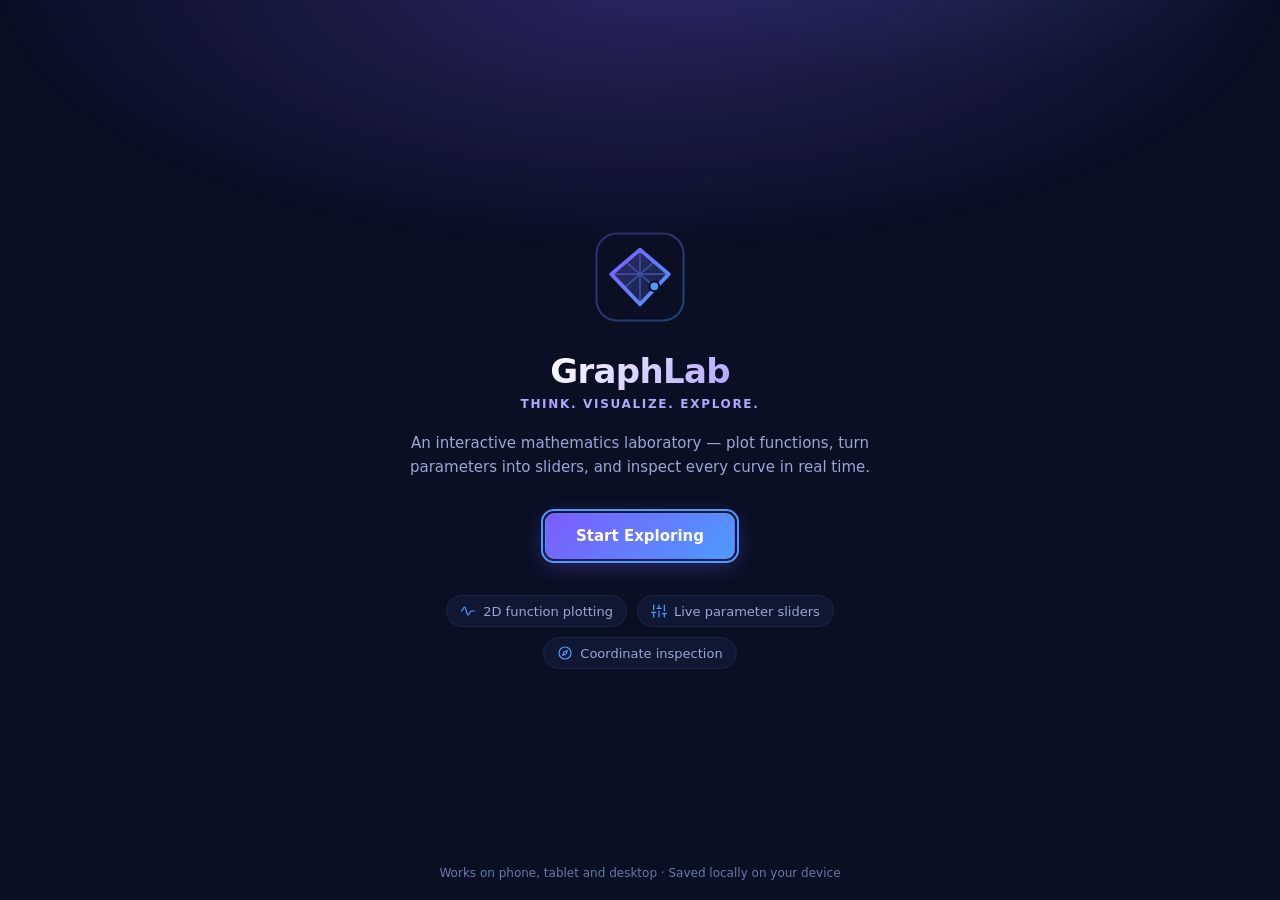
==== GraphLab.html @ f4476862 "Publish standalone single-file GraphLab.html" ====
<!doctype html>
<html lang="en">
  <head>
    <meta charset="UTF-8" />
    <meta name="viewport" content="width=device-width, initial-scale=1.0, maximum-scale=1.0, user-scalable=no, viewport-fit=cover" />
    <meta name="theme-color" content="#0a0f24" />
    <meta name="mobile-web-app-capable" content="yes" />
    <meta name="apple-mobile-web-app-capable" content="yes" />
    <meta name="apple-mobile-web-app-status-bar-style" content="black-translucent" />
    <meta name="apple-mobile-web-app-title" content="GraphLab" />
    <meta
      name="description"
      content="GraphLab - an interactive mathematics laboratory for exploring equations, functions and calculus."
    />
    <title>GraphLab - Think. Visualize. Explore.</title>
    <link
      rel="icon"
      type="image/svg+xml"
      href="data:image/svg+xml,%3Csvg xmlns='http://www.w3.org/2000/svg' viewBox='0 0 64 64'%3E%3Crect width='64' height='64' rx='14' fill='%230a0f24'/%3E%3Cpath d='M12 46 L30 20 L44 38 L52 24' fill='none' stroke='%237c5cff' stroke-width='5' stroke-linecap='round' stroke-linejoin='round'/%3E%3Ccircle cx='30' cy='20' r='4.5' fill='%234d9bff'/%3E%3C/svg%3E"
    />
    
    <style>
@font-face{font-display:block;font-family:KaTeX_AMS;font-style:normal;font-weight:400;src:url([data-uri]) format("woff2"),url([data-uri]) format("woff"),url([data-uri]) format("truetype")}@font-face{font-display:block;font-family:KaTeX_Caligraphic;font-style:normal;font-weight:700;src:url([data-uri]) format("woff2"),url([data-uri]) format("woff"),url([data-uri]) format("truetype")}@font-face{font-display:block;font-family:KaTeX_Caligraphic;font-style:normal;font-weight:400;src:url([data-uri]) format("woff2"),url([data-uri]) format("woff"),url([data-uri]) format("truetype")}@font-face{font-display:block;font-family:KaTeX_Fraktur;font-style:normal;font-weight:700;src:url([data-uri]) format("woff2"),url([data-uri]) format("woff"),url([data-uri]) format("truetype")}@font-face{font-display:block;font-family:KaTeX_Fraktur;font-style:normal;font-weight:400;src:url([data-uri]) format("woff2"),url([data-uri]) format("woff"),url([data-uri]) format("truetype")}@font-face{font-display:block;font-family:KaTeX_Main;font-style:normal;font-weight:700;src:url([data-uri]) format("woff2"),url([data-uri]) format("woff"),url([data-uri]) format("truetype")}@font-face{font-display:block;font-family:KaTeX_Main;font-style:italic;font-weight:700;src:url([data-uri]) format("woff2"),url([data-uri]) format("woff"),url([data-uri]) format("truetype")}@font-face{font-display:block;font-family:KaTeX_Main;font-style:italic;font-weight:400;src:url([data-uri]) format("woff2"),url([data-uri]) format("woff"),url([data-uri]) format("truetype")}@font-face{font-display:block;font-family:KaTeX_Main;font-style:normal;font-weight:400;src:url([data-uri]) format("woff2"),url([data-uri]) format("woff"),url([data-uri]) format("truetype")}@font-face{font-display:block;font-family:KaTeX_Math;font-style:italic;font-weight:700;src:url([data-uri]) format("woff2"),url([data-uri]) format("woff"),url([data-uri]) format("truetype")}@font-face{font-display:block;font-family:KaTeX_Math;font-style:italic;font-weight:400;src:url([data-uri]) format("woff2"),url([data-uri]) format("woff"),url([data-uri]) format("truetype")}@font-face{font-display:block;font-family:KaTeX_SansSerif;font-style:normal;font-weight:700;src:url([data-uri]) format("woff2"),url([data-uri]) format("woff"),url([data-uri]) format("truetype")}@font-face{font-display:block;font-family:KaTeX_SansSerif;font-style:italic;font-weight:400;src:url([data-uri]) format("woff2"),url([data-uri]) format("woff"),url([data-uri]) format("truetype")}@font-face{font-display:block;font-family:KaTeX_SansSerif;font-style:normal;font-weight:400;src:url([data-uri]) format("woff2"),url([data-uri]) format("woff"),url([data-uri]) format("truetype")}@font-face{font-display:block;font-family:KaTeX_Script;font-style:normal;font-weight:400;src:url([data-uri]) format("woff2"),url([data-uri]) format("woff"),url([data-uri]) format("truetype")}@font-face{font-display:block;font-family:KaTeX_Size1;font-style:normal;font-weight:400;src:url([data-uri]) format("woff2"),url([data-uri]) format("woff"),url([data-uri]) format("truetype")}@font-face{font-display:block;font-family:KaTeX_Size2;font-style:normal;font-weight:400;src:url([data-uri]) format("woff2"),url([data-uri]) format("woff"),url([data-uri]) format("truetype")}@font-face{font-display:block;font-family:KaTeX_Size3;font-style:normal;font-weight:400;src:url([data-uri]) format("woff2"),url([data-uri]) format("woff"),url([data-uri]) format("truetype")}@font-face{font-display:block;font-family:KaTeX_Size4;font-style:normal;font-weight:400;src:url([data-uri]) format("woff2"),url([data-uri]) format("woff"),url([data-uri]) format("truetype")}@font-face{font-display:block;font-family:KaTeX_Typewriter;font-style:normal;font-weight:400;src:url([data-uri]) format("woff2"),url([data-uri]) format("woff"),url([data-uri]) format("truetype")}.katex{font: 1.21em KaTeX_Main,Times New Roman,serif;line-height:1.2;position:relative;text-indent:0;text-rendering:auto}.katex *{-ms-high-contrast-adjust:none!important;border-color:currentColor}.katex .katex-version:after{content:"0.16.47"}.katex .katex-mathml{border:0;-webkit-clip-path:inset(50%);clip-path:inset(50%);height:1px;overflow:hidden;padding:0;position:absolute;width:1px}.katex .katex-html>.newline{display:block}.katex .base{position:relative;white-space:nowrap;width:-webkit-min-content;width:-moz-min-content;width:min-content}.katex .base,.katex .strut{display:inline-block}.katex .textbf{font-weight:700}.katex .textit{font-style:italic}.katex .textrm{font-family:KaTeX_Main}.katex .textsf{font-family:KaTeX_SansSerif}.katex .texttt{font-family:KaTeX_Typewriter}.katex .mathnormal{font-family:KaTeX_Math;font-style:italic}.katex .mathit{font-family:KaTeX_Main;font-style:italic}.katex .mathrm{font-style:normal}.katex .mathbf{font-family:KaTeX_Main;font-weight:700}.katex .boldsymbol{font-family:KaTeX_Math;font-style:italic;font-weight:700}.katex .amsrm,.katex .mathbb,.katex .textbb{font-family:KaTeX_AMS}.katex .mathcal{font-family:KaTeX_Caligraphic}.katex .mathfrak,.katex .textfrak{font-family:KaTeX_Fraktur}.katex .mathboldfrak,.katex .textboldfrak{font-family:KaTeX_Fraktur;font-weight:700}.katex .mathtt{font-family:KaTeX_Typewriter}.katex .mathscr,.katex .textscr{font-family:KaTeX_Script}.katex .mathsf,.katex .textsf{font-family:KaTeX_SansSerif}.katex .mathboldsf,.katex .textboldsf{font-family:KaTeX_SansSerif;font-weight:700}.katex .mathitsf,.katex .mathsfit,.katex .textitsf{font-family:KaTeX_SansSerif;font-style:italic}.katex .mainrm{font-family:KaTeX_Main;font-style:normal}.katex .vlist-t{border-collapse:collapse;display:inline-table;table-layout:fixed}.katex .vlist-r{display:table-row}.katex .vlist{display:table-cell;position:relative;vertical-align:bottom}.katex .vlist>span{display:block;height:0;position:relative}.katex .vlist>span>span{display:inline-block}.katex .vlist>span>.pstrut{overflow:hidden;width:0}.katex .vlist-t2{margin-right:-2px}.katex .vlist-s{display:table-cell;font-size:1px;min-width:2px;vertical-align:bottom;width:2px}.katex .vbox{align-items:baseline;display:inline-flex;flex-direction:column}.katex .hbox{width:100%}.katex .hbox,.katex .thinbox{display:inline-flex;flex-direction:row}.katex .thinbox{max-width:0;width:0}.katex .msupsub{text-align:left}.katex .mfrac>span>span{text-align:center}.katex .mfrac .frac-line{border-bottom-style:solid;display:inline-block;width:100%}.katex .hdashline,.katex .hline,.katex .mfrac .frac-line,.katex .overline .overline-line,.katex .rule,.katex .underline .underline-line{min-height:1px}.katex .mspace{display:inline-block}.katex .smash{display:inline;line-height:0}.katex .clap,.katex .llap,.katex .rlap{position:relative;width:0}.katex .clap>.inner,.katex .llap>.inner,.katex .rlap>.inner{position:absolute}.katex .clap>.fix,.katex .llap>.fix,.katex .rlap>.fix{display:inline-block}.katex .llap>.inner{right:0}.katex .clap>.inner,.katex .rlap>.inner{left:0}.katex .clap>.inner>span{margin-left:-50%;margin-right:50%}.katex .rule{border:0 solid;display:inline-block;position:relative}.katex .hline,.katex .overline .overline-line,.katex .underline .underline-line{border-bottom-style:solid;display:inline-block;width:100%}.katex .hdashline{border-bottom-style:dashed;display:inline-block;width:100%}.katex .sqrt>.root{margin-left:.2777777778em;margin-right:-.5555555556em}.katex .fontsize-ensurer.reset-size1.size1,.katex .sizing.reset-size1.size1{font-size:1em}.katex .fontsize-ensurer.reset-size1.size2,.katex .sizing.reset-size1.size2{font-size:1.2em}.katex .fontsize-ensurer.reset-size1.size3,.katex .sizing.reset-size1.size3{font-size:1.4em}.katex .fontsize-ensurer.reset-size1.size4,.katex .sizing.reset-size1.size4{font-size:1.6em}.katex .fontsize-ensurer.reset-size1.size5,.katex .sizing.reset-size1.size5{font-size:1.8em}.katex .fontsize-ensurer.reset-size1.size6,.katex .sizing.reset-size1.size6{font-size:2em}.katex .fontsize-ensurer.reset-size1.size7,.katex .sizing.reset-size1.size7{font-size:2.4em}.katex .fontsize-ensurer.reset-size1.size8,.katex .sizing.reset-size1.size8{font-size:2.88em}.katex .fontsize-ensurer.reset-size1.size9,.katex .sizing.reset-size1.size9{font-size:3.456em}.katex .fontsize-ensurer.reset-size1.size10,.katex .sizing.reset-size1.size10{font-size:4.148em}.katex .fontsize-ensurer.reset-size1.size11,.katex .sizing.reset-size1.size11{font-size:4.976em}.katex .fontsize-ensurer.reset-size2.size1,.katex .sizing.reset-size2.size1{font-size:.8333333333em}.katex .fontsize-ensurer.reset-size2.size2,.katex .sizing.reset-size2.size2{font-size:1em}.katex .fontsize-ensurer.reset-size2.size3,.katex .sizing.reset-size2.size3{font-size:1.1666666667em}.katex .fontsize-ensurer.reset-size2.size4,.katex .sizing.reset-size2.size4{font-size:1.3333333333em}.katex .fontsize-ensurer.reset-size2.size5,.katex .sizing.reset-size2.size5{font-size:1.5em}.katex .fontsize-ensurer.reset-size2.size6,.katex .sizing.reset-size2.size6{font-size:1.6666666667em}.katex .fontsize-ensurer.reset-size2.size7,.katex .sizing.reset-size2.size7{font-size:2em}.katex .fontsize-ensurer.reset-size2.size8,.katex .sizing.reset-size2.size8{font-size:2.4em}.katex .fontsize-ensurer.reset-size2.size9,.katex .sizing.reset-size2.size9{font-size:2.88em}.katex .fontsize-ensurer.reset-size2.size10,.katex .sizing.reset-size2.size10{font-size:3.4566666667em}.katex .fontsize-ensurer.reset-size2.size11,.katex .sizing.reset-size2.size11{font-size:4.1466666667em}.katex .fontsize-ensurer.reset-size3.size1,.katex .sizing.reset-size3.size1{font-size:.7142857143em}.katex .fontsize-ensurer.reset-size3.size2,.katex .sizing.reset-size3.size2{font-size:.8571428571em}.katex .fontsize-ensurer.reset-size3.size3,.katex .sizing.reset-size3.size3{font-size:1em}.katex .fontsize-ensurer.reset-size3.size4,.katex .sizing.reset-size3.size4{font-size:1.1428571429em}.katex .fontsize-ensurer.reset-size3.size5,.katex .sizing.reset-size3.size5{font-size:1.2857142857em}.katex .fontsize-ensurer.reset-size3.size6,.katex .sizing.reset-size3.size6{font-size:1.4285714286em}.katex .fontsize-ensurer.reset-size3.size7,.katex .sizing.reset-size3.size7{font-size:1.7142857143em}.katex .fontsize-ensurer.reset-size3.size8,.katex .sizing.reset-size3.size8{font-size:2.0571428571em}.katex .fontsize-ensurer.reset-size3.size9,.katex .sizing.reset-size3.size9{font-size:2.4685714286em}.katex .fontsize-ensurer.reset-size3.size10,.katex .sizing.reset-size3.size10{font-size:2.9628571429em}.katex .fontsize-ensurer.reset-size3.size11,.katex .sizing.reset-size3.size11{font-size:3.5542857143em}.katex .fontsize-ensurer.reset-size4.size1,.katex .sizing.reset-size4.size1{font-size:.625em}.katex .fontsize-ensurer.reset-size4.size2,.katex .sizing.reset-size4.size2{font-size:.75em}.katex .fontsize-ensurer.reset-size4.size3,.katex .sizing.reset-size4.size3{font-size:.875em}.katex .fontsize-ensurer.reset-size4.size4,.katex .sizing.reset-size4.size4{font-size:1em}.katex .fontsize-ensurer.reset-size4.size5,.katex .sizing.reset-size4.size5{font-size:1.125em}.katex .fontsize-ensurer.reset-size4.size6,.katex .sizing.reset-size4.size6{font-size:1.25em}.katex .fontsize-ensurer.reset-size4.size7,.katex .sizing.reset-size4.size7{font-size:1.5em}.katex .fontsize-ensurer.reset-size4.size8,.katex .sizing.reset-size4.size8{font-size:1.8em}.katex .fontsize-ensurer.reset-size4.size9,.katex .sizing.reset-size4.size9{font-size:2.16em}.katex .fontsize-ensurer.reset-size4.size10,.katex .sizing.reset-size4.size10{font-size:2.5925em}.katex .fontsize-ensurer.reset-size4.size11,.katex .sizing.reset-size4.size11{font-size:3.11em}.katex .fontsize-ensurer.reset-size5.size1,.katex .sizing.reset-size5.size1{font-size:.5555555556em}.katex .fontsize-ensurer.reset-size5.size2,.katex .sizing.reset-size5.size2{font-size:.6666666667em}.katex .fontsize-ensurer.reset-size5.size3,.katex .sizing.reset-size5.size3{font-size:.7777777778em}.katex .fontsize-ensurer.reset-size5.size4,.katex .sizing.reset-size5.size4{font-size:.8888888889em}.katex .fontsize-ensurer.reset-size5.size5,.katex .sizing.reset-size5.size5{font-size:1em}.katex .fontsize-ensurer.reset-size5.size6,.katex .sizing.reset-size5.size6{font-size:1.1111111111em}.katex .fontsize-ensurer.reset-size5.size7,.katex .sizing.reset-size5.size7{font-size:1.3333333333em}.katex .fontsize-ensurer.reset-size5.size8,.katex .sizing.reset-size5.size8{font-size:1.6em}.katex .fontsize-ensurer.reset-size5.size9,.katex .sizing.reset-size5.size9{font-size:1.92em}.katex .fontsize-ensurer.reset-size5.size10,.katex .sizing.reset-size5.size10{font-size:2.3044444444em}.katex .fontsize-ensurer.reset-size5.size11,.katex .sizing.reset-size5.size11{font-size:2.7644444444em}.katex .fontsize-ensurer.reset-size6.size1,.katex .sizing.reset-size6.size1{font-size:.5em}.katex .fontsize-ensurer.reset-size6.size2,.katex .sizing.reset-size6.size2{font-size:.6em}.katex .fontsize-ensurer.reset-size6.size3,.katex .sizing.reset-size6.size3{font-size:.7em}.katex .fontsize-ensurer.reset-size6.size4,.katex .sizing.reset-size6.size4{font-size:.8em}.katex .fontsize-ensurer.reset-size6.size5,.katex .sizing.reset-size6.size5{font-size:.9em}.katex .fontsize-ensurer.reset-size6.size6,.katex .sizing.reset-size6.size6{font-size:1em}.katex .fontsize-ensurer.reset-size6.size7,.katex .sizing.reset-size6.size7{font-size:1.2em}.katex .fontsize-ensurer.reset-size6.size8,.katex .sizing.reset-size6.size8{font-size:1.44em}.katex .fontsize-ensurer.reset-size6.size9,.katex .sizing.reset-size6.size9{font-size:1.728em}.katex .fontsize-ensurer.reset-size6.size10,.katex .sizing.reset-size6.size10{font-size:2.074em}.katex .fontsize-ensurer.reset-size6.size11,.katex .sizing.reset-size6.size11{font-size:2.488em}.katex .fontsize-ensurer.reset-size7.size1,.katex .sizing.reset-size7.size1{font-size:.4166666667em}.katex .fontsize-ensurer.reset-size7.size2,.katex .sizing.reset-size7.size2{font-size:.5em}.katex .fontsize-ensurer.reset-size7.size3,.katex .sizing.reset-size7.size3{font-size:.5833333333em}.katex .fontsize-ensurer.reset-size7.size4,.katex .sizing.reset-size7.size4{font-size:.6666666667em}.katex .fontsize-ensurer.reset-size7.size5,.katex .sizing.reset-size7.size5{font-size:.75em}.katex .fontsize-ensurer.reset-size7.size6,.katex .sizing.reset-size7.size6{font-size:.8333333333em}.katex .fontsize-ensurer.reset-size7.size7,.katex .sizing.reset-size7.size7{font-size:1em}.katex .fontsize-ensurer.reset-size7.size8,.katex .sizing.reset-size7.size8{font-size:1.2em}.katex .fontsize-ensurer.reset-size7.size9,.katex .sizing.reset-size7.size9{font-size:1.44em}.katex .fontsize-ensurer.reset-size7.size10,.katex .sizing.reset-size7.size10{font-size:1.7283333333em}.katex .fontsize-ensurer.reset-size7.size11,.katex .sizing.reset-size7.size11{font-size:2.0733333333em}.katex .fontsize-ensurer.reset-size8.size1,.katex .sizing.reset-size8.size1{font-size:.3472222222em}.katex .fontsize-ensurer.reset-size8.size2,.katex .sizing.reset-size8.size2{font-size:.4166666667em}.katex .fontsize-ensurer.reset-size8.size3,.katex .sizing.reset-size8.size3{font-size:.4861111111em}.katex .fontsize-ensurer.reset-size8.size4,.katex .sizing.reset-size8.size4{font-size:.5555555556em}.katex .fontsize-ensurer.reset-size8.size5,.katex .sizing.reset-size8.size5{font-size:.625em}.katex .fontsize-ensurer.reset-size8.size6,.katex .sizing.reset-size8.size6{font-size:.6944444444em}.katex .fontsize-ensurer.reset-size8.size7,.katex .sizing.reset-size8.size7{font-size:.8333333333em}.katex .fontsize-ensurer.reset-size8.size8,.katex .sizing.reset-size8.size8{font-size:1em}.katex .fontsize-ensurer.reset-size8.size9,.katex .sizing.reset-size8.size9{font-size:1.2em}.katex .fontsize-ensurer.reset-size8.size10,.katex .sizing.reset-size8.size10{font-size:1.4402777778em}.katex .fontsize-ensurer.reset-size8.size11,.katex .sizing.reset-size8.size11{font-size:1.7277777778em}.katex .fontsize-ensurer.reset-size9.size1,.katex .sizing.reset-size9.size1{font-size:.2893518519em}.katex .fontsize-ensurer.reset-size9.size2,.katex .sizing.reset-size9.size2{font-size:.3472222222em}.katex .fontsize-ensurer.reset-size9.size3,.katex .sizing.reset-size9.size3{font-size:.4050925926em}.katex .fontsize-ensurer.reset-size9.size4,.katex .sizing.reset-size9.size4{font-size:.462962963em}.katex .fontsize-ensurer.reset-size9.size5,.katex .sizing.reset-size9.size5{font-size:.5208333333em}.katex .fontsize-ensurer.reset-size9.size6,.katex .sizing.reset-size9.size6{font-size:.5787037037em}.katex .fontsize-ensurer.reset-size9.size7,.katex .sizing.reset-size9.size7{font-size:.6944444444em}.katex .fontsize-ensurer.reset-size9.size8,.katex .sizing.reset-size9.size8{font-size:.8333333333em}.katex .fontsize-ensurer.reset-size9.size9,.katex .sizing.reset-size9.size9{font-size:1em}.katex .fontsize-ensurer.reset-size9.size10,.katex .sizing.reset-size9.size10{font-size:1.2002314815em}.katex .fontsize-ensurer.reset-size9.size11,.katex .sizing.reset-size9.size11{font-size:1.4398148148em}.katex .fontsize-ensurer.reset-size10.size1,.katex .sizing.reset-size10.size1{font-size:.2410800386em}.katex .fontsize-ensurer.reset-size10.size2,.katex .sizing.reset-size10.size2{font-size:.2892960463em}.katex .fontsize-ensurer.reset-size10.size3,.katex .sizing.reset-size10.size3{font-size:.337512054em}.katex .fontsize-ensurer.reset-size10.size4,.katex .sizing.reset-size10.size4{font-size:.3857280617em}.katex .fontsize-ensurer.reset-size10.size5,.katex .sizing.reset-size10.size5{font-size:.4339440694em}.katex .fontsize-ensurer.reset-size10.size6,.katex .sizing.reset-size10.size6{font-size:.4821600771em}.katex .fontsize-ensurer.reset-size10.size7,.katex .sizing.reset-size10.size7{font-size:.5785920926em}.katex .fontsize-ensurer.reset-size10.size8,.katex .sizing.reset-size10.size8{font-size:.6943105111em}.katex .fontsize-ensurer.reset-size10.size9,.katex .sizing.reset-size10.size9{font-size:.8331726133em}.katex .fontsize-ensurer.reset-size10.size10,.katex .sizing.reset-size10.size10{font-size:1em}.katex .fontsize-ensurer.reset-size10.size11,.katex .sizing.reset-size10.size11{font-size:1.1996142719em}.katex .fontsize-ensurer.reset-size11.size1,.katex .sizing.reset-size11.size1{font-size:.2009646302em}.katex .fontsize-ensurer.reset-size11.size2,.katex .sizing.reset-size11.size2{font-size:.2411575563em}.katex .fontsize-ensurer.reset-size11.size3,.katex .sizing.reset-size11.size3{font-size:.2813504823em}.katex .fontsize-ensurer.reset-size11.size4,.katex .sizing.reset-size11.size4{font-size:.3215434084em}.katex .fontsize-ensurer.reset-size11.size5,.katex .sizing.reset-size11.size5{font-size:.3617363344em}.katex .fontsize-ensurer.reset-size11.size6,.katex .sizing.reset-size11.size6{font-size:.4019292605em}.katex .fontsize-ensurer.reset-size11.size7,.katex .sizing.reset-size11.size7{font-size:.4823151125em}.katex .fontsize-ensurer.reset-size11.size8,.katex .sizing.reset-size11.size8{font-size:.578778135em}.katex .fontsize-ensurer.reset-size11.size9,.katex .sizing.reset-size11.size9{font-size:.6945337621em}.katex .fontsize-ensurer.reset-size11.size10,.katex .sizing.reset-size11.size10{font-size:.8336012862em}.katex .fontsize-ensurer.reset-size11.size11,.katex .sizing.reset-size11.size11{font-size:1em}.katex .delimsizing.size1{font-family:KaTeX_Size1}.katex .delimsizing.size2{font-family:KaTeX_Size2}.katex .delimsizing.size3{font-family:KaTeX_Size3}.katex .delimsizing.size4{font-family:KaTeX_Size4}.katex .delimsizing.mult .delim-size1>span{font-family:KaTeX_Size1}.katex .delimsizing.mult .delim-size4>span{font-family:KaTeX_Size4}.katex .nulldelimiter{display:inline-block;width:.12em}.katex .delimcenter,.katex .op-symbol{position:relative}.katex .op-symbol.small-op{font-family:KaTeX_Size1}.katex .op-symbol.large-op{font-family:KaTeX_Size2}.katex .accent>.vlist-t,.katex .op-limits>.vlist-t{text-align:center}.katex .accent .accent-body{position:relative}.katex .accent .accent-body:not(.accent-full){width:0}.katex .overlay{display:block}.katex .mtable .vertical-separator{display:inline-block;min-width:1px}.katex .mtable .arraycolsep{display:inline-block}.katex .mtable .col-align-c>.vlist-t{text-align:center}.katex .mtable .col-align-l>.vlist-t{text-align:left}.katex .mtable .col-align-r>.vlist-t{text-align:right}.katex .svg-align{text-align:left}.katex svg{fill:currentColor;stroke:currentColor;display:block;height:inherit;position:absolute;width:100%}.katex svg path{stroke:none}.katex svg{fill-rule:nonzero;fill-opacity:1;stroke-width:1;stroke-linecap:butt;stroke-linejoin:miter;stroke-miterlimit:4;stroke-dasharray:none;stroke-dashoffset:0;stroke-opacity:1}.katex img{border-style:none;max-height:none;max-width:none;min-height:0;min-width:0}.katex .stretchy{display:block;overflow:hidden;position:relative;width:100%}.katex .stretchy:after,.katex .stretchy:before{content:""}.katex .hide-tail{overflow:hidden;position:relative;width:100%}.katex .halfarrow-left{left:0;overflow:hidden;position:absolute;width:50.2%}.katex .halfarrow-right{overflow:hidden;position:absolute;right:0;width:50.2%}.katex .brace-left{left:0;overflow:hidden;position:absolute;width:25.1%}.katex .brace-center{left:25%;overflow:hidden;position:absolute;width:50%}.katex .brace-right{overflow:hidden;position:absolute;right:0;width:25.1%}.katex .x-arrow-pad{padding:0 .5em}.katex .cd-arrow-pad{padding:0 .55556em 0 .27778em}.katex .mover,.katex .munder,.katex .x-arrow{text-align:center}.katex .boxpad{padding:0 .3em}.katex .fbox,.katex .fcolorbox{border:.04em solid;box-sizing:border-box}.katex .cancel-pad{padding:0 .2em}.katex .cancel-lap{margin-left:-.2em;margin-right:-.2em}.katex .sout{border-bottom-style:solid;border-bottom-width:.08em}.katex .angl{border-right:.049em solid;border-top:.049em solid;box-sizing:border-box;margin-right:.03889em}.katex .anglpad{padding:0 .03889em}.katex .eqn-num:before{content:"(" counter(katexEqnNo) ")";counter-increment:katexEqnNo}.katex .mml-eqn-num:before{content:"(" counter(mmlEqnNo) ")";counter-increment:mmlEqnNo}.katex .mtr-glue{width:50%}.katex .cd-vert-arrow{display:inline-block;position:relative}.katex .cd-label-left{display:inline-block;position:absolute;right:calc(50% + .3em);text-align:left}.katex .cd-label-right{display:inline-block;left:calc(50% + .3em);position:absolute;text-align:right}.katex-display{display:block;margin:1em 0;text-align:center}.katex-display>.katex{display:block;text-align:center;white-space:nowrap}.katex-display>.katex>.katex-html{display:block;position:relative}.katex-display>.katex>.katex-html>.tag{position:absolute;right:0}.katex-display.leqno>.katex>.katex-html>.tag{left:0;right:auto}.katex-display.fleqn>.katex{padding-left:2em;text-align:left}body{counter-reset:katexEqnNo mmlEqnNo}:root{--bg: #0a0f24;--bg-elev: #0f1630;--panel: #111a38;--panel-alt: #0d1430;--border: #233059;--border-soft: #1a2547;--text: #e7ecff;--text-dim: #9aa6d4;--text-faint: #6b78a8;--violet: #7c5cff;--blue: #4d9bff;--lavender: #b3a6ff;--success: #41d6a3;--danger: #ff6b7d;--warning: #ffcf6b;--radius: 12px;--radius-sm: 9px;--topbar-h: 52px;--font: "Inter", ui-sans-serif, system-ui, -apple-system, "Segoe UI", Roboto, sans-serif;--mono: ui-monospace, SFMono-Regular, "SF Mono", Menlo, Consolas, monospace;color-scheme:dark}*{box-sizing:border-box}html,body,#root{height:100%;margin:0}body{font-family:var(--font);background:var(--bg);color:var(--text);-webkit-font-smoothing:antialiased;text-rendering:optimizeLegibility;overscroll-behavior:none}button,input,select{font:inherit;color:inherit}button{cursor:pointer;border:none;background:none}h1,h2,h3,p,ul{margin:0}ul{padding:0;list-style:none}code{font-family:var(--mono);font-size:.85em;background:#7c5cff1f;color:var(--lavender);padding:1px 5px;border-radius:5px}:focus-visible{outline:2px solid var(--blue);outline-offset:2px}.btn{display:inline-flex;align-items:center;justify-content:center;gap:8px;padding:9px 16px;border-radius:var(--radius-sm);font-weight:600;font-size:14px;border:1px solid transparent;transition:background .15s,border-color .15s,transform .08s}.btn:active{transform:translateY(1px)}.btn-sm{padding:6px 11px;font-size:13px}.btn-lg{padding:13px 30px;font-size:15px}.btn-primary{background:linear-gradient(135deg,var(--violet),var(--blue));color:#fff;box-shadow:0 6px 22px #7c5cff59}.btn-primary:hover{box-shadow:0 8px 28px #7c5cff80}.btn-ghost{background:#7c5cff1a;color:var(--text);border-color:var(--border)}.btn-ghost:hover{background:#7c5cff33}.icon-btn{display:inline-flex;align-items:center;justify-content:center;width:38px;height:38px;border-radius:10px;color:var(--text-dim);border:1px solid transparent;transition:background .15s,color .15s,border-color .15s}.icon-btn:hover{background:#7c5cff1f;color:var(--text)}.icon-btn:disabled{opacity:.35;cursor:not-allowed}.icon-btn.is-active{background:#4d9bff2e;color:var(--blue);border-color:#4d9bff66}.icon-btn.sm{width:30px;height:30px;border-radius:8px}.icon-btn.danger:hover{background:#ff6b7d26;color:var(--danger)}.welcome{position:relative;min-height:100dvh;display:flex;flex-direction:column;align-items:center;justify-content:center;padding:32px 22px;overflow:hidden}.welcome-glow{position:absolute;inset:-30% -10% auto;height:70%;background:radial-gradient(60% 60% at 50% 40%,rgba(124,92,255,.28),transparent 70%),radial-gradient(40% 50% at 70% 20%,rgba(77,155,255,.18),transparent 70%);filter:blur(10px);pointer-events:none}.welcome-inner{position:relative;display:flex;flex-direction:column;align-items:center;text-align:center;max-width:480px;gap:6px}.welcome-title{margin-top:22px;font-size:34px;letter-spacing:-.02em;font-weight:700;background:linear-gradient(120deg,#fff,var(--lavender));-webkit-background-clip:text;background-clip:text;color:transparent}.welcome-tagline{color:var(--lavender);font-weight:600;letter-spacing:.14em;text-transform:uppercase;font-size:12px}.welcome-blurb{margin-top:14px;color:var(--text-dim);line-height:1.6;font-size:15px}.welcome .btn-lg{margin-top:28px}.welcome-features{display:flex;flex-wrap:wrap;gap:10px;justify-content:center;margin-top:30px}.welcome-features li{display:inline-flex;align-items:center;gap:7px;padding:7px 13px;font-size:13px;color:var(--text-dim);background:#111a38cc;border:1px solid var(--border-soft);border-radius:999px}.welcome-features svg{color:var(--blue)}.welcome-footer{position:absolute;bottom:20px;font-size:12px;color:var(--text-faint)}.workspace{display:flex;flex-direction:column;height:100dvh}.topbar{flex:0 0 var(--topbar-h);height:var(--topbar-h);display:flex;align-items:center;justify-content:space-between;gap:10px;padding:0 10px;background:var(--bg-elev);border-bottom:1px solid var(--border-soft);z-index:30}.topbar-left,.topbar-right{display:flex;align-items:center;gap:4px;min-width:0}.topbar-left{gap:9px;flex:1}.workspace-name{background:transparent;border:1px solid transparent;border-radius:8px;padding:6px 8px;font-weight:600;font-size:14px;min-width:0;width:100%;max-width:320px;text-overflow:ellipsis}.workspace-name:hover{border-color:var(--border-soft)}.workspace-name:focus{border-color:var(--blue);background:var(--panel-alt)}.workspace-body{position:relative;flex:1;min-height:0;display:flex;overflow:hidden}.graph-canvas{position:relative;flex:1;min-width:0;min-height:0;background:var(--bg);touch-action:none;overflow:hidden}.graph-canvas-el{display:block;width:100%;height:100%;cursor:grab}.graph-canvas-el:active{cursor:grabbing}.canvas-toolbar{position:absolute;top:10px;right:10px;display:flex;flex-direction:column;gap:6px;padding:6px;background:#0f1630d1;-webkit-backdrop-filter:blur(10px);backdrop-filter:blur(10px);border:1px solid var(--border-soft);border-radius:12px}.canvas-toolbar .icon-btn{width:34px;height:34px}.canvas-readout{position:absolute;left:10px;bottom:10px;display:flex;gap:12px;align-items:center;padding:6px 12px;font-size:12.5px;font-family:var(--mono);color:var(--text-dim);background:#0f1630d9;-webkit-backdrop-filter:blur(10px);backdrop-filter:blur(10px);border:1px solid var(--border-soft);border-radius:10px}.canvas-readout strong{color:var(--text);font-weight:600}.canvas-readout em{color:var(--text-faint);font-style:normal;font-size:11px}.canvas-empty{position:absolute;top:0;right:0;bottom:0;left:0;display:grid;place-items:center;color:var(--text-faint);pointer-events:none}.panel{display:flex;flex-direction:column;width:384px;background:var(--panel);border-left:1px solid var(--border-soft);min-height:0}.sheet-handle{display:none}.panel-tabs{display:flex;gap:4px;padding:8px;border-bottom:1px solid var(--border-soft);background:var(--panel-alt)}.panel-tabs button{flex:1;display:inline-flex;align-items:center;justify-content:center;gap:6px;padding:9px 6px;font-size:13px;font-weight:600;color:var(--text-faint);border-radius:9px;transition:background .15s,color .15s}.panel-tabs button:hover{color:var(--text-dim);background:#7c5cff14}.panel-tabs button.is-active{color:var(--text);background:#7c5cff2e}.tab-badge{min-width:18px;height:18px;padding:0 5px;border-radius:9px;background:var(--violet);color:#fff;font-size:11px;display:inline-grid;place-items:center}.panel-body{flex:1;overflow-y:auto;overscroll-behavior:contain;padding:14px}.panel-section{display:flex;flex-direction:column;gap:12px}.panel-head{display:flex;align-items:center;justify-content:space-between}.panel-title{font-size:13px;text-transform:uppercase;letter-spacing:.1em;color:var(--text-faint);font-weight:700}.panel-count{font-size:12px;color:var(--text-faint);font-family:var(--mono)}.empty-state{display:flex;flex-direction:column;align-items:center;gap:10px;text-align:center;padding:28px 16px;color:var(--text-faint);border:1px dashed var(--border);border-radius:var(--radius);font-size:13.5px;line-height:1.5}.empty-state svg{color:var(--violet)}.eq-list{display:flex;flex-direction:column;gap:10px}.eq-row{padding:10px;border:1px solid var(--border-soft);border-radius:var(--radius);background:var(--panel-alt);transition:border-color .15s,opacity .15s}.eq-row.is-hidden{opacity:.55}.eq-row-top{display:flex;align-items:center;gap:6px}.eq-color-wrap{position:relative;width:22px;height:22px;flex:0 0 auto}.eq-color-dot{position:absolute;top:3px;right:3px;bottom:3px;left:3px;border-radius:50%;box-shadow:0 0 0 2px #0a0f24e6,0 0 10px #7c5cff66}.eq-color-input{position:absolute;top:0;right:0;bottom:0;left:0;opacity:0;width:100%;height:100%;cursor:pointer}.eq-input-wrap{flex:1;min-width:0;display:flex;align-items:center;gap:6px;background:var(--bg);border:1px solid var(--border);border-radius:9px;padding:0 8px}.eq-input-wrap:focus-within{border-color:var(--blue);box-shadow:0 0 0 3px #4d9bff29}.eq-lhs{color:var(--text-faint);font-family:var(--mono);font-size:13px}.eq-input{flex:1;min-width:0;background:transparent;border:none;outline:none;padding:9px 0;font-family:var(--mono);font-size:14px}.eq-input::placeholder{color:var(--text-faint)}.eq-row-preview{margin-top:8px;min-height:22px;padding-left:4px;color:var(--text);overflow-x:auto}.eq-hint{font-size:12px;color:var(--text-faint)}.eq-error{font-size:12.5px;color:var(--danger)}.eq-swatches{display:flex;gap:6px;margin-top:8px;padding-left:4px}.swatch{width:16px;height:16px;border-radius:50%;border:1px solid rgba(255,255,255,.15)}.swatch:hover{transform:scale(1.15)}.syntax-help{margin-top:4px;border:1px solid var(--border-soft);border-radius:var(--radius);padding:10px 12px;background:var(--panel-alt);font-size:12.5px;color:var(--text-dim);line-height:1.55}.syntax-help summary{cursor:pointer;font-weight:600;color:var(--text)}.syntax-help p{margin-top:8px}.syntax-list{font-family:var(--mono);font-size:11.5px;color:var(--text-faint);word-spacing:2px}.slider-list{display:flex;flex-direction:column;gap:14px}.slider-row{padding:12px;border:1px solid var(--border-soft);border-radius:var(--radius);background:var(--panel-alt)}.slider-row-head{display:flex;align-items:center;justify-content:space-between;margin-bottom:10px}.slider-name{font-size:18px;color:var(--lavender)}.slider-value-input{width:84px;text-align:right;background:var(--bg);border:1px solid var(--border);border-radius:8px;padding:6px 9px;font-family:var(--mono);font-size:13px}.slider-value-input:focus{outline:none;border-color:var(--blue)}.slider-range{-webkit-appearance:none;-moz-appearance:none;appearance:none;width:100%;height:6px;border-radius:999px;background:linear-gradient(90deg,var(--violet),var(--blue));outline:none}.slider-range::-webkit-slider-thumb{-webkit-appearance:none;-moz-appearance:none;appearance:none;width:20px;height:20px;border-radius:50%;background:#fff;border:3px solid var(--violet);box-shadow:0 2px 8px #00000080;cursor:grab}.slider-range::-moz-range-thumb{width:18px;height:18px;border-radius:50%;background:#fff;border:3px solid var(--violet);cursor:grab}.slider-bounds{display:flex;gap:8px;margin-top:10px}.slider-bounds label{flex:1;display:flex;flex-direction:column;gap:3px;font-size:10.5px;text-transform:uppercase;letter-spacing:.06em;color:var(--text-faint)}.slider-bounds input{width:100%;background:var(--bg);border:1px solid var(--border);border-radius:7px;padding:5px 7px;font-family:var(--mono);font-size:12px}.settings-group{display:flex;flex-direction:column;gap:4px;padding:8px 12px;border:1px solid var(--border-soft);border-radius:var(--radius);background:var(--panel-alt)}.toggle-row{display:flex;align-items:center;justify-content:space-between;padding:8px 0;font-size:14px;border-bottom:1px solid var(--border-soft)}.toggle-row:last-child{border-bottom:none}.switch{position:relative;width:42px;height:24px;flex:0 0 auto}.switch input{position:absolute;opacity:0;width:100%;height:100%;margin:0;cursor:pointer}.switch-track{position:absolute;top:0;right:0;bottom:0;left:0;border-radius:999px;background:#26314f;transition:background .18s}.switch-thumb{position:absolute;top:3px;left:3px;width:18px;height:18px;border-radius:50%;background:#cbd4f5;transition:transform .18s}.switch.is-on .switch-track{background:linear-gradient(135deg,var(--violet),var(--blue))}.switch.is-on .switch-thumb{transform:translate(18px);background:#fff}.field-row{display:flex;align-items:center;justify-content:space-between;gap:12px;padding:9px 0;font-size:14px}.field-row+.field-row{border-top:1px solid var(--border-soft)}.field-row select{background:var(--bg);border:1px solid var(--border);border-radius:8px;padding:7px 9px;font-size:13px}.segmented{display:inline-flex;border:1px solid var(--border);border-radius:9px;overflow:hidden;background:var(--bg)}.segmented button{padding:7px 13px;font-size:12.5px;color:var(--text-faint)}.segmented button.is-active{background:#4d9bff33;color:var(--text)}.settings-note{font-size:12px;color:var(--text-faint);line-height:1.55}.menu-wrap{position:relative}.dropdown{position:absolute;top:calc(100% + 8px);right:0;width:260px;background:var(--bg-elev);border:1px solid var(--border);border-radius:var(--radius);box-shadow:0 20px 50px #0000008c;padding:8px;z-index:40}.dropdown-head{font-size:11px;text-transform:uppercase;letter-spacing:.1em;color:var(--text-faint);padding:6px 8px}.dropdown-list{max-height:240px;overflow-y:auto}.dropdown-list li{display:flex;align-items:center;gap:2px}.dropdown-item{flex:1;display:flex;align-items:center;justify-content:space-between;gap:8px;padding:9px 10px;border-radius:8px;font-size:13.5px;color:var(--text-dim);text-align:left;min-width:0}.dropdown-item:hover{background:#7c5cff24;color:var(--text)}.dropdown-item.is-active{color:var(--text)}.dropdown-item-name{overflow:hidden;text-overflow:ellipsis;white-space:nowrap}.dropdown-del{padding:7px;border-radius:7px;color:var(--text-faint)}.dropdown-del:hover{color:var(--danger);background:#ff6b7d24}.dropdown-item.new{width:100%;margin-top:6px;color:var(--blue);justify-content:flex-start;border-top:1px solid var(--border-soft);border-radius:0 0 8px 8px;padding-top:11px}@media (max-width: 860px){.workspace-body{display:block}.graph-canvas{position:absolute;top:0;right:0;bottom:0;left:0}.panel{position:absolute;left:0;right:0;bottom:0;width:100%;height:48%;border-left:none;border-top:1px solid var(--border);border-radius:16px 16px 0 0;box-shadow:0 -14px 40px #00000073;transition:height .24s cubic-bezier(.4,0,.2,1);z-index:20}.panel.sheet-peek{height:74px}.panel.sheet-half{height:46%}.panel.sheet-full{height:84%}.sheet-handle{display:flex;justify-content:center;align-items:center;height:20px;flex:0 0 20px;cursor:grab;touch-action:none}.sheet-grip{width:42px;height:4px;border-radius:999px;background:var(--border)}.canvas-readout{bottom:auto;top:10px;left:10px;font-size:11.5px}.canvas-toolbar{top:10px;right:10px}.welcome-title{font-size:30px}}@media (max-width: 420px){.panel-tabs button{font-size:12px;gap:4px;padding:9px 2px}.panel-tabs button svg{display:none}.workspace-name{max-width:150px}}@media (prefers-reduced-motion: reduce){*{transition:none!important}}.eq-row-preview .katex{font-size:1.05em}.slider-name .katex{font-size:1.15em}

</style>
  </head>
  <body>
    <div id="root"></div>
    <script>
var Am=Object.defineProperty;var Nm=($0,qt,Kt)=>qt in $0?Am($0,qt,{enumerable:!0,configurable:!0,writable:!0,value:Kt}):$0[qt]=Kt;var Ql=($0,qt,Kt)=>Nm($0,typeof qt!="symbol"?qt+"":qt,Kt);(function(){"use strict";function $0(e){return e&&e.__esModule&&Object.prototype.hasOwnProperty.call(e,"default")?e.default:e}var qt={exports:{}},Kt={},wu={exports:{}},J={};/**
 * @license React
 * react.production.min.js
 *
 * Copyright (c) Facebook, Inc. and its affiliates.
 *
 * This source code is licensed under the MIT license found in the
 * LICENSE file in the root directory of this source tree.
 */var Jr=Symbol.for("react.element"),$h=Symbol.for("react.portal"),Wh=Symbol.for("react.fragment"),Vh=Symbol.for("react.strict_mode"),Gh=Symbol.for("react.profiler"),Yh=Symbol.for("react.provider"),Xh=Symbol.for("react.context"),Qh=Symbol.for("react.forward_ref"),Kh=Symbol.for("react.suspense"),Zh=Symbol.for("react.memo"),Jh=Symbol.for("react.lazy"),ku=Symbol.iterator;function ed(e){return e===null||typeof e!="object"?null:(e=ku&&e[ku]||e["@@iterator"],typeof e=="function"?e:null)}var Su={isMounted:function(){return!1},enqueueForceUpdate:function(){},enqueueReplaceState:function(){},enqueueSetState:function(){}},bu=Object.assign,Mu={};function cr(e,t,r){this.props=e,this.context=t,this.refs=Mu,this.updater=r||Su}cr.prototype.isReactComponent={},cr.prototype.setState=function(e,t){if(typeof e!="object"&&typeof e!="function"&&e!=null)throw Error("setState(...): takes an object of state variables to update or a function which returns an object of state variables.");this.updater.enqueueSetState(this,e,t,"setState")},cr.prototype.forceUpdate=function(e){this.updater.enqueueForceUpdate(this,e,"forceUpdate")};function Tu(){}Tu.prototype=cr.prototype;function Kl(e,t,r){this.props=e,this.context=t,this.refs=Mu,this.updater=r||Su}var Zl=Kl.prototype=new Tu;Zl.constructor=Kl,bu(Zl,cr.prototype),Zl.isPureReactComponent=!0;var zu=Array.isArray,Eu=Object.prototype.hasOwnProperty,Jl={current:null},Cu={key:!0,ref:!0,__self:!0,__source:!0};function Au(e,t,r){var n,a={},l=null,i=null;if(t!=null)for(n in t.ref!==void 0&&(i=t.ref),t.key!==void 0&&(l=""+t.key),t)Eu.call(t,n)&&!Cu.hasOwnProperty(n)&&(a[n]=t[n]);var s=arguments.length-2;if(s===1)a.children=r;else if(1<s){for(var u=Array(s),h=0;h<s;h++)u[h]=arguments[h+2];a.children=u}if(e&&e.defaultProps)for(n in s=e.defaultProps,s)a[n]===void 0&&(a[n]=s[n]);return{$$typeof:Jr,type:e,key:l,ref:i,props:a,_owner:Jl.current}}function td(e,t){return{$$typeof:Jr,type:e.type,key:t,ref:e.ref,props:e.props,_owner:e._owner}}function ei(e){return typeof e=="object"&&e!==null&&e.$$typeof===Jr}function rd(e){var t={"=":"=0",":":"=2"};return"$"+e.replace(/[=:]/g,function(r){return t[r]})}var Nu=/\/+/g;function ti(e,t){return typeof e=="object"&&e!==null&&e.key!=null?rd(""+e.key):t.toString(36)}function Kn(e,t,r,n,a){var l=typeof e;(l==="undefined"||l==="boolean")&&(e=null);var i=!1;if(e===null)i=!0;else switch(l){case"string":case"number":i=!0;break;case"object":switch(e.$$typeof){case Jr:case $h:i=!0}}if(i)return i=e,a=a(i),e=n===""?"."+ti(i,0):n,zu(a)?(r="",e!=null&&(r=e.replace(Nu,"$&/")+"/"),Kn(a,t,r,"",function(h){return h})):a!=null&&(ei(a)&&(a=td(a,r+(!a.key||i&&i.key===a.key?"":(""+a.key).replace(Nu,"$&/")+"/")+e)),t.push(a)),1;if(i=0,n=n===""?".":n+":",zu(e))for(var s=0;s<e.length;s++){l=e[s];var u=n+ti(l,s);i+=Kn(l,t,r,u,a)}else if(u=ed(e),typeof u=="function")for(e=u.call(e),s=0;!(l=e.next()).done;)l=l.value,u=n+ti(l,s++),i+=Kn(l,t,r,u,a);else if(l==="object")throw t=String(e),Error("Objects are not valid as a React child (found: "+(t==="[object Object]"?"object with keys {"+Object.keys(e).join(", ")+"}":t)+"). If you meant to render a collection of children, use an array instead.");return i}function Zn(e,t,r){if(e==null)return e;var n=[],a=0;return Kn(e,n,"","",function(l){return t.call(r,l,a++)}),n}function nd(e){if(e._status===-1){var t=e._result;t=t(),t.then(function(r){(e._status===0||e._status===-1)&&(e._status=1,e._result=r)},function(r){(e._status===0||e._status===-1)&&(e._status=2,e._result=r)}),e._status===-1&&(e._status=0,e._result=t)}if(e._status===1)return e._result.default;throw e._result}var Ve={current:null},Jn={transition:null},ad={ReactCurrentDispatcher:Ve,ReactCurrentBatchConfig:Jn,ReactCurrentOwner:Jl};function Du(){throw Error("act(...) is not supported in production builds of React.")}J.Children={map:Zn,forEach:function(e,t,r){Zn(e,function(){t.apply(this,arguments)},r)},count:function(e){var t=0;return Zn(e,function(){t++}),t},toArray:function(e){return Zn(e,function(t){return t})||[]},only:function(e){if(!ei(e))throw Error("React.Children.only expected to receive a single React element child.");return e}},J.Component=cr,J.Fragment=Wh,J.Profiler=Gh,J.PureComponent=Kl,J.StrictMode=Vh,J.Suspense=Kh,J.__SECRET_INTERNALS_DO_NOT_USE_OR_YOU_WILL_BE_FIRED=ad,J.act=Du,J.cloneElement=function(e,t,r){if(e==null)throw Error("React.cloneElement(...): The argument must be a React element, but you passed "+e+".");var n=bu({},e.props),a=e.key,l=e.ref,i=e._owner;if(t!=null){if(t.ref!==void 0&&(l=t.ref,i=Jl.current),t.key!==void 0&&(a=""+t.key),e.type&&e.type.defaultProps)var s=e.type.defaultProps;for(u in t)Eu.call(t,u)&&!Cu.hasOwnProperty(u)&&(n[u]=t[u]===void 0&&s!==void 0?s[u]:t[u])}var u=arguments.length-2;if(u===1)n.children=r;else if(1<u){s=Array(u);for(var h=0;h<u;h++)s[h]=arguments[h+2];n.children=s}return{$$typeof:Jr,type:e.type,key:a,ref:l,props:n,_owner:i}},J.createContext=function(e){return e={$$typeof:Xh,_currentValue:e,_currentValue2:e,_threadCount:0,Provider:null,Consumer:null,_defaultValue:null,_globalName:null},e.Provider={$$typeof:Yh,_context:e},e.Consumer=e},J.createElement=Au,J.createFactory=function(e){var t=Au.bind(null,e);return t.type=e,t},J.createRef=function(){return{current:null}},J.forwardRef=function(e){return{$$typeof:Qh,render:e}},J.isValidElement=ei,J.lazy=function(e){return{$$typeof:Jh,_payload:{_status:-1,_result:e},_init:nd}},J.memo=function(e,t){return{$$typeof:Zh,type:e,compare:t===void 0?null:t}},J.startTransition=function(e){var t=Jn.transition;Jn.transition={};try{e()}finally{Jn.transition=t}},J.unstable_act=Du,J.useCallback=function(e,t){return Ve.current.useCallback(e,t)},J.useContext=function(e){return Ve.current.useContext(e)},J.useDebugValue=function(){},J.useDeferredValue=function(e){return Ve.current.useDeferredValue(e)},J.useEffect=function(e,t){return Ve.current.useEffect(e,t)},J.useId=function(){return Ve.current.useId()},J.useImperativeHandle=function(e,t,r){return Ve.current.useImperativeHandle(e,t,r)},J.useInsertionEffect=function(e,t){return Ve.current.useInsertionEffect(e,t)},J.useLayoutEffect=function(e,t){return Ve.current.useLayoutEffect(e,t)},J.useMemo=function(e,t){return Ve.current.useMemo(e,t)},J.useReducer=function(e,t,r){return Ve.current.useReducer(e,t,r)},J.useRef=function(e){return Ve.current.useRef(e)},J.useState=function(e){return Ve.current.useState(e)},J.useSyncExternalStore=function(e,t,r){return Ve.current.useSyncExternalStore(e,t,r)},J.useTransition=function(){return Ve.current.useTransition()},J.version="18.3.1",wu.exports=J;var ee=wu.exports;const ld=$0(ee);/**
 * @license React
 * react-jsx-runtime.production.min.js
 *
 * Copyright (c) Facebook, Inc. and its affiliates.
 *
 * This source code is licensed under the MIT license found in the
 * LICENSE file in the root directory of this source tree.
 */var id=ee,sd=Symbol.for("react.element"),od=Symbol.for("react.fragment"),ud=Object.prototype.hasOwnProperty,cd=id.__SECRET_INTERNALS_DO_NOT_USE_OR_YOU_WILL_BE_FIRED.ReactCurrentOwner,hd={key:!0,ref:!0,__self:!0,__source:!0};function Ru(e,t,r){var n,a={},l=null,i=null;r!==void 0&&(l=""+r),t.key!==void 0&&(l=""+t.key),t.ref!==void 0&&(i=t.ref);for(n in t)ud.call(t,n)&&!hd.hasOwnProperty(n)&&(a[n]=t[n]);if(e&&e.defaultProps)for(n in t=e.defaultProps,t)a[n]===void 0&&(a[n]=t[n]);return{$$typeof:sd,type:e,key:l,ref:i,props:a,_owner:cd.current}}Kt.Fragment=od,Kt.jsx=Ru,Kt.jsxs=Ru,qt.exports=Kt;var x=qt.exports,ri={},Iu={exports:{}},ot={},Pu={exports:{}},ju={};/**
 * @license React
 * scheduler.production.min.js
 *
 * Copyright (c) Facebook, Inc. and its affiliates.
 *
 * This source code is licensed under the MIT license found in the
 * LICENSE file in the root directory of this source tree.
 */(function(e){function t(I,$){var U=I.length;I.push($);e:for(;0<U;){var Z=U-1>>>1,re=I[Z];if(0<a(re,$))I[Z]=$,I[U]=re,U=Z;else break e}}function r(I){return I.length===0?null:I[0]}function n(I){if(I.length===0)return null;var $=I[0],U=I.pop();if(U!==$){I[0]=U;e:for(var Z=0,re=I.length,Me=re>>>1;Z<Me;){var At=2*(Z+1)-1,Kr=I[At],p0=At+1,Ft=I[p0];if(0>a(Kr,U))p0<re&&0>a(Ft,Kr)?(I[Z]=Ft,I[p0]=U,Z=p0):(I[Z]=Kr,I[At]=U,Z=At);else if(p0<re&&0>a(Ft,U))I[Z]=Ft,I[p0]=U,Z=p0;else break e}}return $}function a(I,$){var U=I.sortIndex-$.sortIndex;return U!==0?U:I.id-$.id}if(typeof performance=="object"&&typeof performance.now=="function"){var l=performance;e.unstable_now=function(){return l.now()}}else{var i=Date,s=i.now();e.unstable_now=function(){return i.now()-s}}var u=[],h=[],f=1,p=null,g=3,b=!1,T=!1,z=!1,A=typeof setTimeout=="function"?setTimeout:null,y=typeof clearTimeout=="function"?clearTimeout:null,v=typeof setImmediate<"u"?setImmediate:null;typeof navigator<"u"&&navigator.scheduling!==void 0&&navigator.scheduling.isInputPending!==void 0&&navigator.scheduling.isInputPending.bind(navigator.scheduling);function S(I){for(var $=r(h);$!==null;){if($.callback===null)n(h);else if($.startTime<=I)n(h),$.sortIndex=$.expirationTime,t(u,$);else break;$=r(h)}}function E(I){if(z=!1,S(I),!T)if(r(u)!==null)T=!0,V(C);else{var $=r(h);$!==null&&le(E,$.startTime-I)}}function C(I,$){T=!1,z&&(z=!1,y(F),F=-1),b=!0;var U=g;try{for(S($),p=r(u);p!==null&&(!(p.expirationTime>$)||I&&!ue());){var Z=p.callback;if(typeof Z=="function"){p.callback=null,g=p.priorityLevel;var re=Z(p.expirationTime<=$);$=e.unstable_now(),typeof re=="function"?p.callback=re:p===r(u)&&n(u),S($)}else n(u);p=r(u)}if(p!==null)var Me=!0;else{var At=r(h);At!==null&&le(E,At.startTime-$),Me=!1}return Me}finally{p=null,g=U,b=!1}}var D=!1,L=null,F=-1,W=5,G=-1;function ue(){return!(e.unstable_now()-G<W)}function ie(){if(L!==null){var I=e.unstable_now();G=I;var $=!0;try{$=L(!0,I)}finally{$?yt():(D=!1,L=null)}}else D=!1}var yt;if(typeof v=="function")yt=function(){v(ie)};else if(typeof MessageChannel<"u"){var et=new MessageChannel,qe=et.port2;et.port1.onmessage=ie,yt=function(){qe.postMessage(null)}}else yt=function(){A(ie,0)};function V(I){L=I,D||(D=!0,yt())}function le(I,$){F=A(function(){I(e.unstable_now())},$)}e.unstable_IdlePriority=5,e.unstable_ImmediatePriority=1,e.unstable_LowPriority=4,e.unstable_NormalPriority=3,e.unstable_Profiling=null,e.unstable_UserBlockingPriority=2,e.unstable_cancelCallback=function(I){I.callback=null},e.unstable_continueExecution=function(){T||b||(T=!0,V(C))},e.unstable_forceFrameRate=function(I){0>I||125<I?console.error("forceFrameRate takes a positive int between 0 and 125, forcing frame rates higher than 125 fps is not supported"):W=0<I?Math.floor(1e3/I):5},e.unstable_getCurrentPriorityLevel=function(){return g},e.unstable_getFirstCallbackNode=function(){return r(u)},e.unstable_next=function(I){switch(g){case 1:case 2:case 3:var $=3;break;default:$=g}var U=g;g=$;try{return I()}finally{g=U}},e.unstable_pauseExecution=function(){},e.unstable_requestPaint=function(){},e.unstable_runWithPriority=function(I,$){switch(I){case 1:case 2:case 3:case 4:case 5:break;default:I=3}var U=g;g=I;try{return $()}finally{g=U}},e.unstable_scheduleCallback=function(I,$,U){var Z=e.unstable_now();switch(typeof U=="object"&&U!==null?(U=U.delay,U=typeof U=="number"&&0<U?Z+U:Z):U=Z,I){case 1:var re=-1;break;case 2:re=250;break;case 5:re=1073741823;break;case 4:re=1e4;break;default:re=5e3}return re=U+re,I={id:f++,callback:$,priorityLevel:I,startTime:U,expirationTime:re,sortIndex:-1},U>Z?(I.sortIndex=U,t(h,I),r(u)===null&&I===r(h)&&(z?(y(F),F=-1):z=!0,le(E,U-Z))):(I.sortIndex=re,t(u,I),T||b||(T=!0,V(C))),I},e.unstable_shouldYield=ue,e.unstable_wrapCallback=function(I){var $=g;return function(){var U=g;g=$;try{return I.apply(this,arguments)}finally{g=U}}}})(ju),Pu.exports=ju;var dd=Pu.exports;/**
 * @license React
 * react-dom.production.min.js
 *
 * Copyright (c) Facebook, Inc. and its affiliates.
 *
 * This source code is licensed under the MIT license found in the
 * LICENSE file in the root directory of this source tree.
 */var fd=ee,ut=dd;function P(e){for(var t="https://reactjs.org/docs/error-decoder.html?invariant="+e,r=1;r<arguments.length;r++)t+="&args[]="+encodeURIComponent(arguments[r]);return"Minified React error #"+e+"; visit "+t+" for the full message or use the non-minified dev environment for full errors and additional helpful warnings."}var Bu=new Set,en={};function W0(e,t){hr(e,t),hr(e+"Capture",t)}function hr(e,t){for(en[e]=t,e=0;e<t.length;e++)Bu.add(t[e])}var Zt=!(typeof window>"u"||typeof window.document>"u"||typeof window.document.createElement>"u"),ni=Object.prototype.hasOwnProperty,md=/^[:A-Z_a-z\u00C0-\u00D6\u00D8-\u00F6\u00F8-\u02FF\u0370-\u037D\u037F-\u1FFF\u200C-\u200D\u2070-\u218F\u2C00-\u2FEF\u3001-\uD7FF\uF900-\uFDCF\uFDF0-\uFFFD][:A-Z_a-z\u00C0-\u00D6\u00D8-\u00F6\u00F8-\u02FF\u0370-\u037D\u037F-\u1FFF\u200C-\u200D\u2070-\u218F\u2C00-\u2FEF\u3001-\uD7FF\uF900-\uFDCF\uFDF0-\uFFFD\-.0-9\u00B7\u0300-\u036F\u203F-\u2040]*$/,Lu={},Ou={};function pd(e){return ni.call(Ou,e)?!0:ni.call(Lu,e)?!1:md.test(e)?Ou[e]=!0:(Lu[e]=!0,!1)}function vd(e,t,r,n){if(r!==null&&r.type===0)return!1;switch(typeof t){case"function":case"symbol":return!0;case"boolean":return n?!1:r!==null?!r.acceptsBooleans:(e=e.toLowerCase().slice(0,5),e!=="data-"&&e!=="aria-");default:return!1}}function gd(e,t,r,n){if(t===null||typeof t>"u"||vd(e,t,r,n))return!0;if(n)return!1;if(r!==null)switch(r.type){case 3:return!t;case 4:return t===!1;case 5:return isNaN(t);case 6:return isNaN(t)||1>t}return!1}function Ge(e,t,r,n,a,l,i){this.acceptsBooleans=t===2||t===3||t===4,this.attributeName=n,this.attributeNamespace=a,this.mustUseProperty=r,this.propertyName=e,this.type=t,this.sanitizeURL=l,this.removeEmptyString=i}var Le={};"children dangerouslySetInnerHTML defaultValue defaultChecked innerHTML suppressContentEditableWarning suppressHydrationWarning style".split(" ").forEach(function(e){Le[e]=new Ge(e,0,!1,e,null,!1,!1)}),[["acceptCharset","accept-charset"],["className","class"],["htmlFor","for"],["httpEquiv","http-equiv"]].forEach(function(e){var t=e[0];Le[t]=new Ge(t,1,!1,e[1],null,!1,!1)}),["contentEditable","draggable","spellCheck","value"].forEach(function(e){Le[e]=new Ge(e,2,!1,e.toLowerCase(),null,!1,!1)}),["autoReverse","externalResourcesRequired","focusable","preserveAlpha"].forEach(function(e){Le[e]=new Ge(e,2,!1,e,null,!1,!1)}),"allowFullScreen async autoFocus autoPlay controls default defer disabled disablePictureInPicture disableRemotePlayback formNoValidate hidden loop noModule noValidate open playsInline readOnly required reversed scoped seamless itemScope".split(" ").forEach(function(e){Le[e]=new Ge(e,3,!1,e.toLowerCase(),null,!1,!1)}),["checked","multiple","muted","selected"].forEach(function(e){Le[e]=new Ge(e,3,!0,e,null,!1,!1)}),["capture","download"].forEach(function(e){Le[e]=new Ge(e,4,!1,e,null,!1,!1)}),["cols","rows","size","span"].forEach(function(e){Le[e]=new Ge(e,6,!1,e,null,!1,!1)}),["rowSpan","start"].forEach(function(e){Le[e]=new Ge(e,5,!1,e.toLowerCase(),null,!1,!1)});var ai=/[\-:]([a-z])/g;function li(e){return e[1].toUpperCase()}"accent-height alignment-baseline arabic-form baseline-shift cap-height clip-path clip-rule color-interpolation color-interpolation-filters color-profile color-rendering dominant-baseline enable-background fill-opacity fill-rule flood-color flood-opacity font-family font-size font-size-adjust font-stretch font-style font-variant font-weight glyph-name glyph-orientation-horizontal glyph-orientation-vertical horiz-adv-x horiz-origin-x image-rendering letter-spacing lighting-color marker-end marker-mid marker-start overline-position overline-thickness paint-order panose-1 pointer-events rendering-intent shape-rendering stop-color stop-opacity strikethrough-position strikethrough-thickness stroke-dasharray stroke-dashoffset stroke-linecap stroke-linejoin stroke-miterlimit stroke-opacity stroke-width text-anchor text-decoration text-rendering underline-position underline-thickness unicode-bidi unicode-range units-per-em v-alphabetic v-hanging v-ideographic v-mathematical vector-effect vert-adv-y vert-origin-x vert-origin-y word-spacing writing-mode xmlns:xlink x-height".split(" ").forEach(function(e){var t=e.replace(ai,li);Le[t]=new Ge(t,1,!1,e,null,!1,!1)}),"xlink:actuate xlink:arcrole xlink:role xlink:show xlink:title xlink:type".split(" ").forEach(function(e){var t=e.replace(ai,li);Le[t]=new Ge(t,1,!1,e,"http://www.w3.org/1999/xlink",!1,!1)}),["xml:base","xml:lang","xml:space"].forEach(function(e){var t=e.replace(ai,li);Le[t]=new Ge(t,1,!1,e,"http://www.w3.org/XML/1998/namespace",!1,!1)}),["tabIndex","crossOrigin"].forEach(function(e){Le[e]=new Ge(e,1,!1,e.toLowerCase(),null,!1,!1)}),Le.xlinkHref=new Ge("xlinkHref",1,!1,"xlink:href","http://www.w3.org/1999/xlink",!0,!1),["src","href","action","formAction"].forEach(function(e){Le[e]=new Ge(e,1,!1,e.toLowerCase(),null,!0,!0)});function ii(e,t,r,n){var a=Le.hasOwnProperty(t)?Le[t]:null;(a!==null?a.type!==0:n||!(2<t.length)||t[0]!=="o"&&t[0]!=="O"||t[1]!=="n"&&t[1]!=="N")&&(gd(t,r,a,n)&&(r=null),n||a===null?pd(t)&&(r===null?e.removeAttribute(t):e.setAttribute(t,""+r)):a.mustUseProperty?e[a.propertyName]=r===null?a.type===3?!1:"":r:(t=a.attributeName,n=a.attributeNamespace,r===null?e.removeAttribute(t):(a=a.type,r=a===3||a===4&&r===!0?"":""+r,n?e.setAttributeNS(n,t,r):e.setAttribute(t,r))))}var Jt=fd.__SECRET_INTERNALS_DO_NOT_USE_OR_YOU_WILL_BE_FIRED,ea=Symbol.for("react.element"),dr=Symbol.for("react.portal"),fr=Symbol.for("react.fragment"),si=Symbol.for("react.strict_mode"),oi=Symbol.for("react.profiler"),Fu=Symbol.for("react.provider"),qu=Symbol.for("react.context"),ui=Symbol.for("react.forward_ref"),ci=Symbol.for("react.suspense"),hi=Symbol.for("react.suspense_list"),di=Symbol.for("react.memo"),v0=Symbol.for("react.lazy"),Hu=Symbol.for("react.offscreen"),Uu=Symbol.iterator;function tn(e){return e===null||typeof e!="object"?null:(e=Uu&&e[Uu]||e["@@iterator"],typeof e=="function"?e:null)}var ve=Object.assign,fi;function rn(e){if(fi===void 0)try{throw Error()}catch(r){var t=r.stack.trim().match(/\n( *(at )?)/);fi=t&&t[1]||""}return`
`+fi+e}var mi=!1;function pi(e,t){if(!e||mi)return"";mi=!0;var r=Error.prepareStackTrace;Error.prepareStackTrace=void 0;try{if(t)if(t=function(){throw Error()},Object.defineProperty(t.prototype,"props",{set:function(){throw Error()}}),typeof Reflect=="object"&&Reflect.construct){try{Reflect.construct(t,[])}catch(h){var n=h}Reflect.construct(e,[],t)}else{try{t.call()}catch(h){n=h}e.call(t.prototype)}else{try{throw Error()}catch(h){n=h}e()}}catch(h){if(h&&n&&typeof h.stack=="string"){for(var a=h.stack.split(`
`),l=n.stack.split(`
`),i=a.length-1,s=l.length-1;1<=i&&0<=s&&a[i]!==l[s];)s--;for(;1<=i&&0<=s;i--,s--)if(a[i]!==l[s]){if(i!==1||s!==1)do if(i--,s--,0>s||a[i]!==l[s]){var u=`
`+a[i].replace(" at new "," at ");return e.displayName&&u.includes("<anonymous>")&&(u=u.replace("<anonymous>",e.displayName)),u}while(1<=i&&0<=s);break}}}finally{mi=!1,Error.prepareStackTrace=r}return(e=e?e.displayName||e.name:"")?rn(e):""}function yd(e){switch(e.tag){case 5:return rn(e.type);case 16:return rn("Lazy");case 13:return rn("Suspense");case 19:return rn("SuspenseList");case 0:case 2:case 15:return e=pi(e.type,!1),e;case 11:return e=pi(e.type.render,!1),e;case 1:return e=pi(e.type,!0),e;default:return""}}function vi(e){if(e==null)return null;if(typeof e=="function")return e.displayName||e.name||null;if(typeof e=="string")return e;switch(e){case fr:return"Fragment";case dr:return"Portal";case oi:return"Profiler";case si:return"StrictMode";case ci:return"Suspense";case hi:return"SuspenseList"}if(typeof e=="object")switch(e.$$typeof){case qu:return(e.displayName||"Context")+".Consumer";case Fu:return(e._context.displayName||"Context")+".Provider";case ui:var t=e.render;return e=e.displayName,e||(e=t.displayName||t.name||"",e=e!==""?"ForwardRef("+e+")":"ForwardRef"),e;case di:return t=e.displayName||null,t!==null?t:vi(e.type)||"Memo";case v0:t=e._payload,e=e._init;try{return vi(e(t))}catch{}}return null}function xd(e){var t=e.type;switch(e.tag){case 24:return"Cache";case 9:return(t.displayName||"Context")+".Consumer";case 10:return(t._context.displayName||"Context")+".Provider";case 18:return"DehydratedFragment";case 11:return e=t.render,e=e.displayName||e.name||"",t.displayName||(e!==""?"ForwardRef("+e+")":"ForwardRef");case 7:return"Fragment";case 5:return t;case 4:return"Portal";case 3:return"Root";case 6:return"Text";case 16:return vi(t);case 8:return t===si?"StrictMode":"Mode";case 22:return"Offscreen";case 12:return"Profiler";case 21:return"Scope";case 13:return"Suspense";case 19:return"SuspenseList";case 25:return"TracingMarker";case 1:case 0:case 17:case 2:case 14:case 15:if(typeof t=="function")return t.displayName||t.name||null;if(typeof t=="string")return t}return null}function g0(e){switch(typeof e){case"boolean":case"number":case"string":case"undefined":return e;case"object":return e;default:return""}}function _u(e){var t=e.type;return(e=e.nodeName)&&e.toLowerCase()==="input"&&(t==="checkbox"||t==="radio")}function wd(e){var t=_u(e)?"checked":"value",r=Object.getOwnPropertyDescriptor(e.constructor.prototype,t),n=""+e[t];if(!e.hasOwnProperty(t)&&typeof r<"u"&&typeof r.get=="function"&&typeof r.set=="function"){var a=r.get,l=r.set;return Object.defineProperty(e,t,{configurable:!0,get:function(){return a.call(this)},set:function(i){n=""+i,l.call(this,i)}}),Object.defineProperty(e,t,{enumerable:r.enumerable}),{getValue:function(){return n},setValue:function(i){n=""+i},stopTracking:function(){e._valueTracker=null,delete e[t]}}}}function ta(e){e._valueTracker||(e._valueTracker=wd(e))}function $u(e){if(!e)return!1;var t=e._valueTracker;if(!t)return!0;var r=t.getValue(),n="";return e&&(n=_u(e)?e.checked?"true":"false":e.value),e=n,e!==r?(t.setValue(e),!0):!1}function ra(e){if(e=e||(typeof document<"u"?document:void 0),typeof e>"u")return null;try{return e.activeElement||e.body}catch{return e.body}}function gi(e,t){var r=t.checked;return ve({},t,{defaultChecked:void 0,defaultValue:void 0,value:void 0,checked:r??e._wrapperState.initialChecked})}function Wu(e,t){var r=t.defaultValue==null?"":t.defaultValue,n=t.checked!=null?t.checked:t.defaultChecked;r=g0(t.value!=null?t.value:r),e._wrapperState={initialChecked:n,initialValue:r,controlled:t.type==="checkbox"||t.type==="radio"?t.checked!=null:t.value!=null}}function Vu(e,t){t=t.checked,t!=null&&ii(e,"checked",t,!1)}function yi(e,t){Vu(e,t);var r=g0(t.value),n=t.type;if(r!=null)n==="number"?(r===0&&e.value===""||e.value!=r)&&(e.value=""+r):e.value!==""+r&&(e.value=""+r);else if(n==="submit"||n==="reset"){e.removeAttribute("value");return}t.hasOwnProperty("value")?xi(e,t.type,r):t.hasOwnProperty("defaultValue")&&xi(e,t.type,g0(t.defaultValue)),t.checked==null&&t.defaultChecked!=null&&(e.defaultChecked=!!t.defaultChecked)}function Gu(e,t,r){if(t.hasOwnProperty("value")||t.hasOwnProperty("defaultValue")){var n=t.type;if(!(n!=="submit"&&n!=="reset"||t.value!==void 0&&t.value!==null))return;t=""+e._wrapperState.initialValue,r||t===e.value||(e.value=t),e.defaultValue=t}r=e.name,r!==""&&(e.name=""),e.defaultChecked=!!e._wrapperState.initialChecked,r!==""&&(e.name=r)}function xi(e,t,r){(t!=="number"||ra(e.ownerDocument)!==e)&&(r==null?e.defaultValue=""+e._wrapperState.initialValue:e.defaultValue!==""+r&&(e.defaultValue=""+r))}var nn=Array.isArray;function mr(e,t,r,n){if(e=e.options,t){t={};for(var a=0;a<r.length;a++)t["$"+r[a]]=!0;for(r=0;r<e.length;r++)a=t.hasOwnProperty("$"+e[r].value),e[r].selected!==a&&(e[r].selected=a),a&&n&&(e[r].defaultSelected=!0)}else{for(r=""+g0(r),t=null,a=0;a<e.length;a++){if(e[a].value===r){e[a].selected=!0,n&&(e[a].defaultSelected=!0);return}t!==null||e[a].disabled||(t=e[a])}t!==null&&(t.selected=!0)}}function wi(e,t){if(t.dangerouslySetInnerHTML!=null)throw Error(P(91));return ve({},t,{value:void 0,defaultValue:void 0,children:""+e._wrapperState.initialValue})}function Yu(e,t){var r=t.value;if(r==null){if(r=t.children,t=t.defaultValue,r!=null){if(t!=null)throw Error(P(92));if(nn(r)){if(1<r.length)throw Error(P(93));r=r[0]}t=r}t==null&&(t=""),r=t}e._wrapperState={initialValue:g0(r)}}function Xu(e,t){var r=g0(t.value),n=g0(t.defaultValue);r!=null&&(r=""+r,r!==e.value&&(e.value=r),t.defaultValue==null&&e.defaultValue!==r&&(e.defaultValue=r)),n!=null&&(e.defaultValue=""+n)}function Qu(e){var t=e.textContent;t===e._wrapperState.initialValue&&t!==""&&t!==null&&(e.value=t)}function Ku(e){switch(e){case"svg":return"http://www.w3.org/2000/svg";case"math":return"http://www.w3.org/1998/Math/MathML";default:return"http://www.w3.org/1999/xhtml"}}function ki(e,t){return e==null||e==="http://www.w3.org/1999/xhtml"?Ku(t):e==="http://www.w3.org/2000/svg"&&t==="foreignObject"?"http://www.w3.org/1999/xhtml":e}var na,Zu=function(e){return typeof MSApp<"u"&&MSApp.execUnsafeLocalFunction?function(t,r,n,a){MSApp.execUnsafeLocalFunction(function(){return e(t,r,n,a)})}:e}(function(e,t){if(e.namespaceURI!=="http://www.w3.org/2000/svg"||"innerHTML"in e)e.innerHTML=t;else{for(na=na||document.createElement("div"),na.innerHTML="<svg>"+t.valueOf().toString()+"</svg>",t=na.firstChild;e.firstChild;)e.removeChild(e.firstChild);for(;t.firstChild;)e.appendChild(t.firstChild)}});function an(e,t){if(t){var r=e.firstChil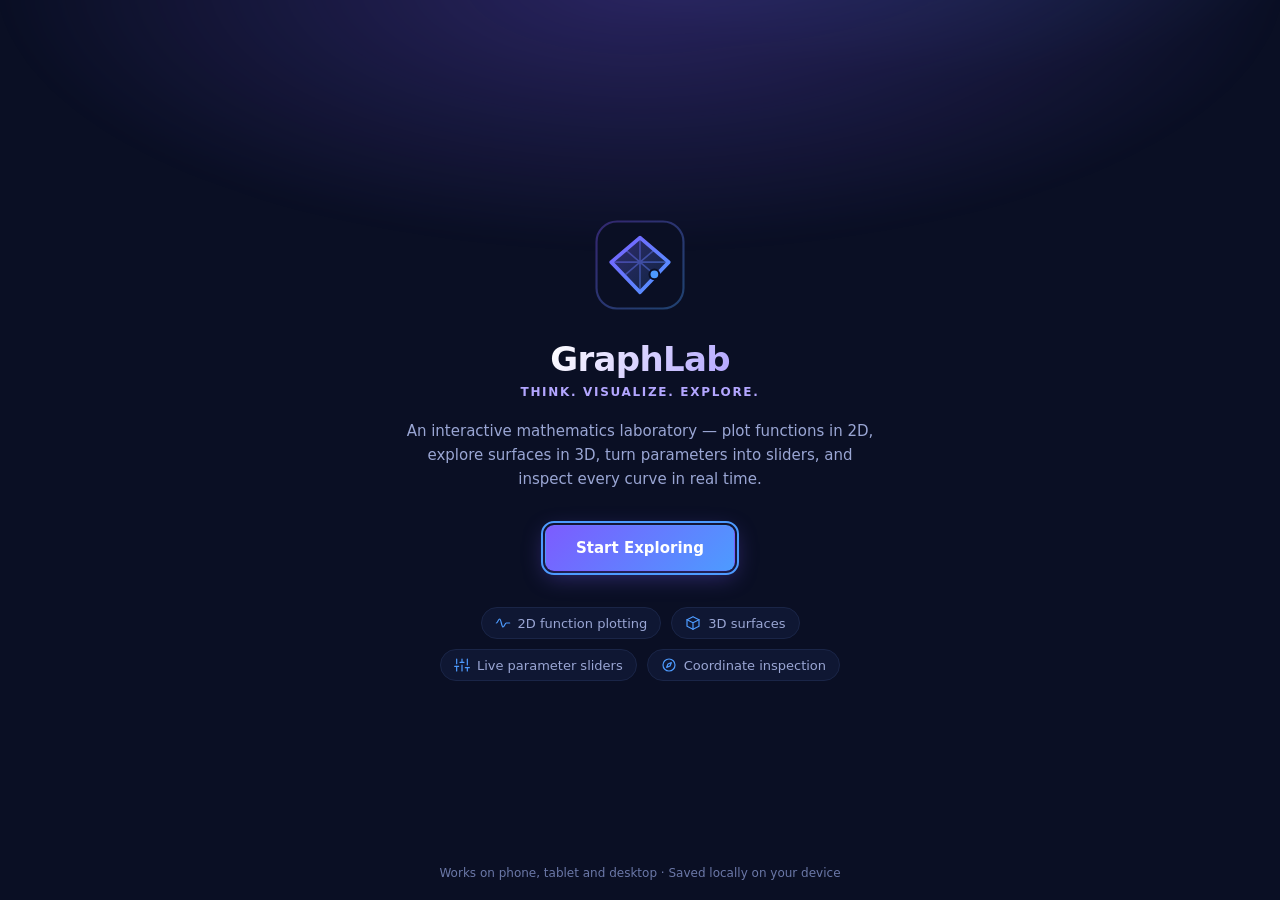
